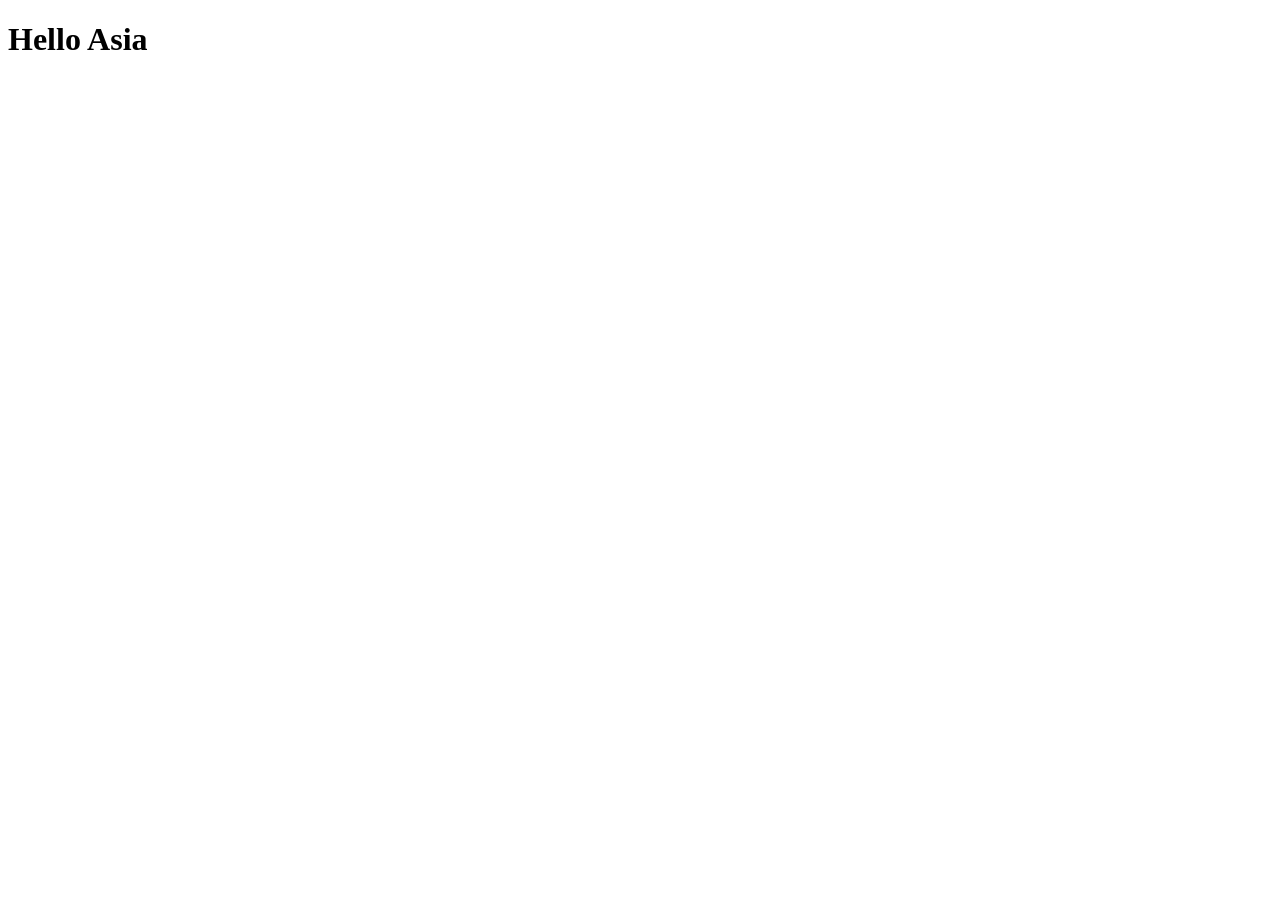
==== index.html @ 736a1f59 "Create index.html" ====
<!doctype html>

<html lang="en">
<head>
  <meta charset="utf-8">

  <title>The HTML5 Herald</title>
  <meta name="description" content="The HTML5 Herald">
  <meta name="author" content="SitePoint">

  <link rel="stylesheet" href="css/styles.css?v=1.0">

  <!--[if lt IE 9]>
    <script src="https://cdnjs.cloudflare.com/ajax/libs/html5shiv/3.7.3/html5shiv.js"></script>
  <![endif]-->
</head>

<body>
<h1> Hello Asia </h1>
  <script src="js/scripts.js"></script>
</body>
</html>
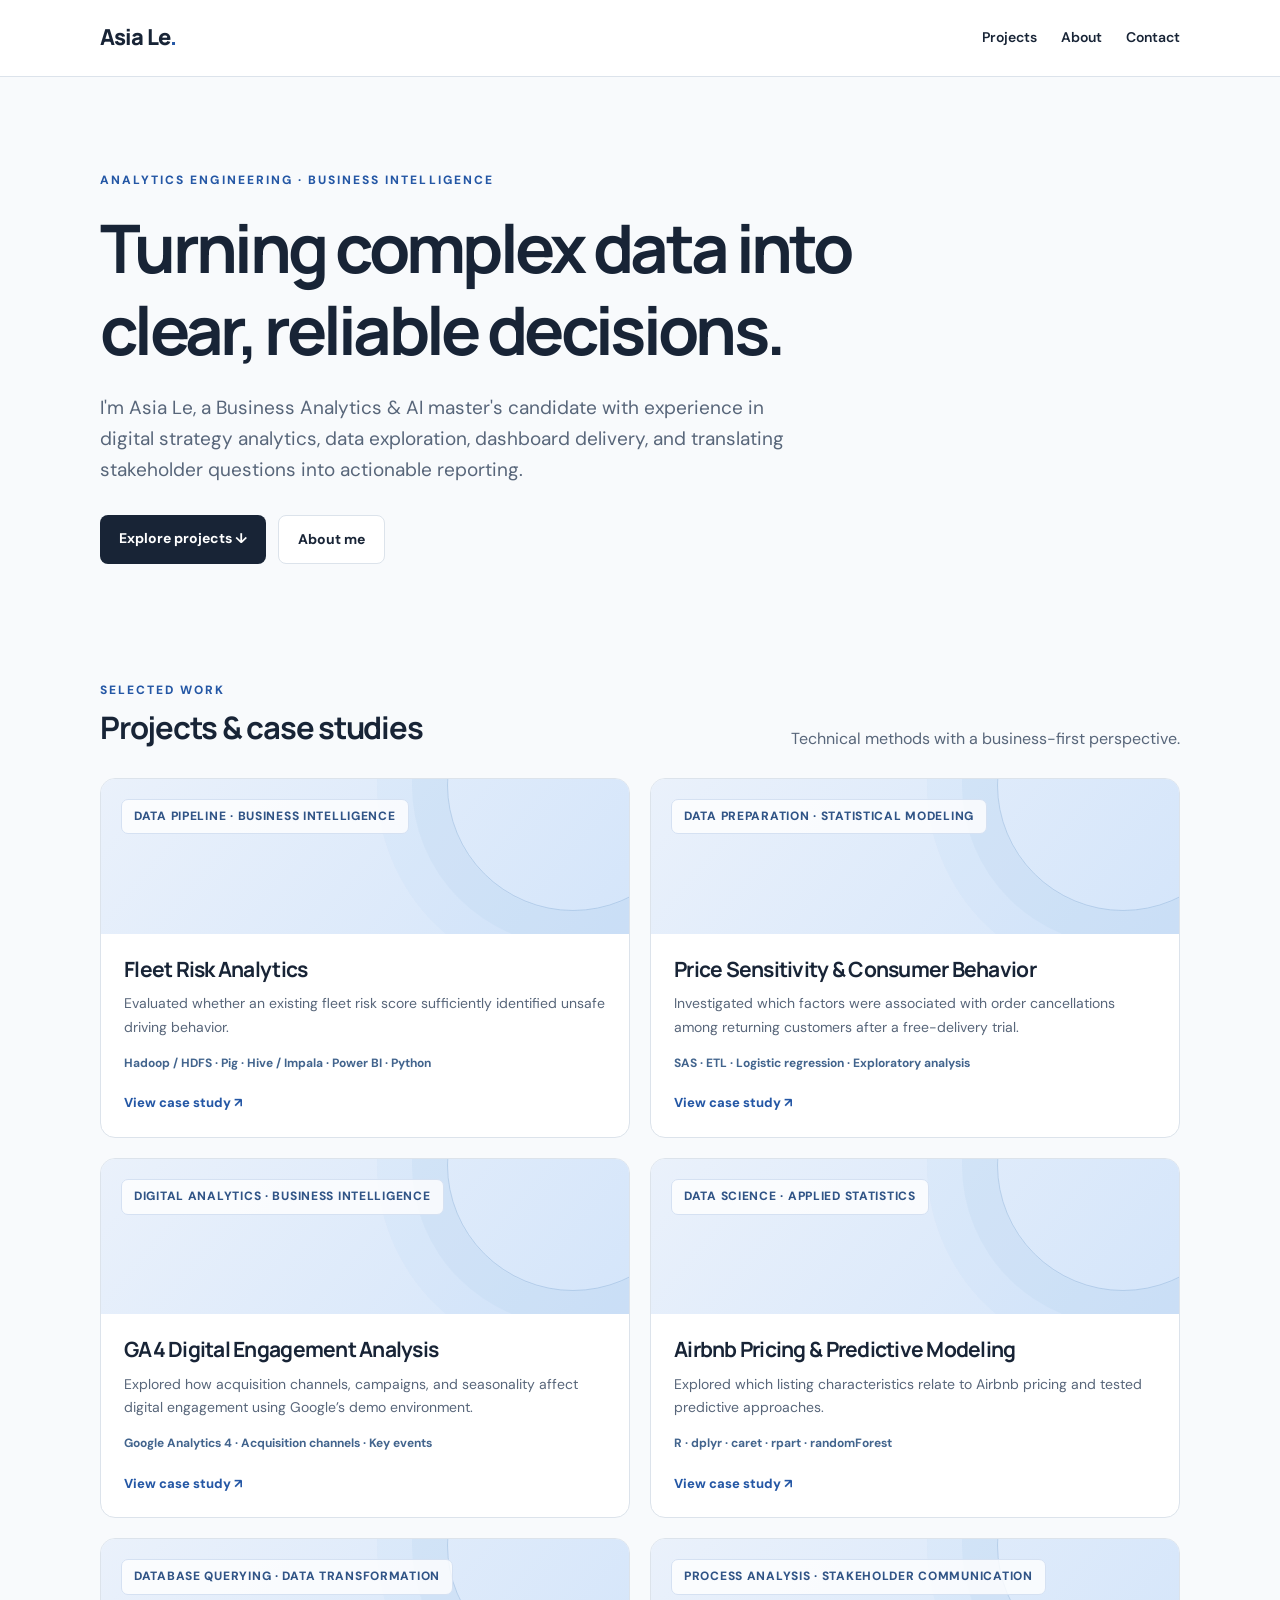
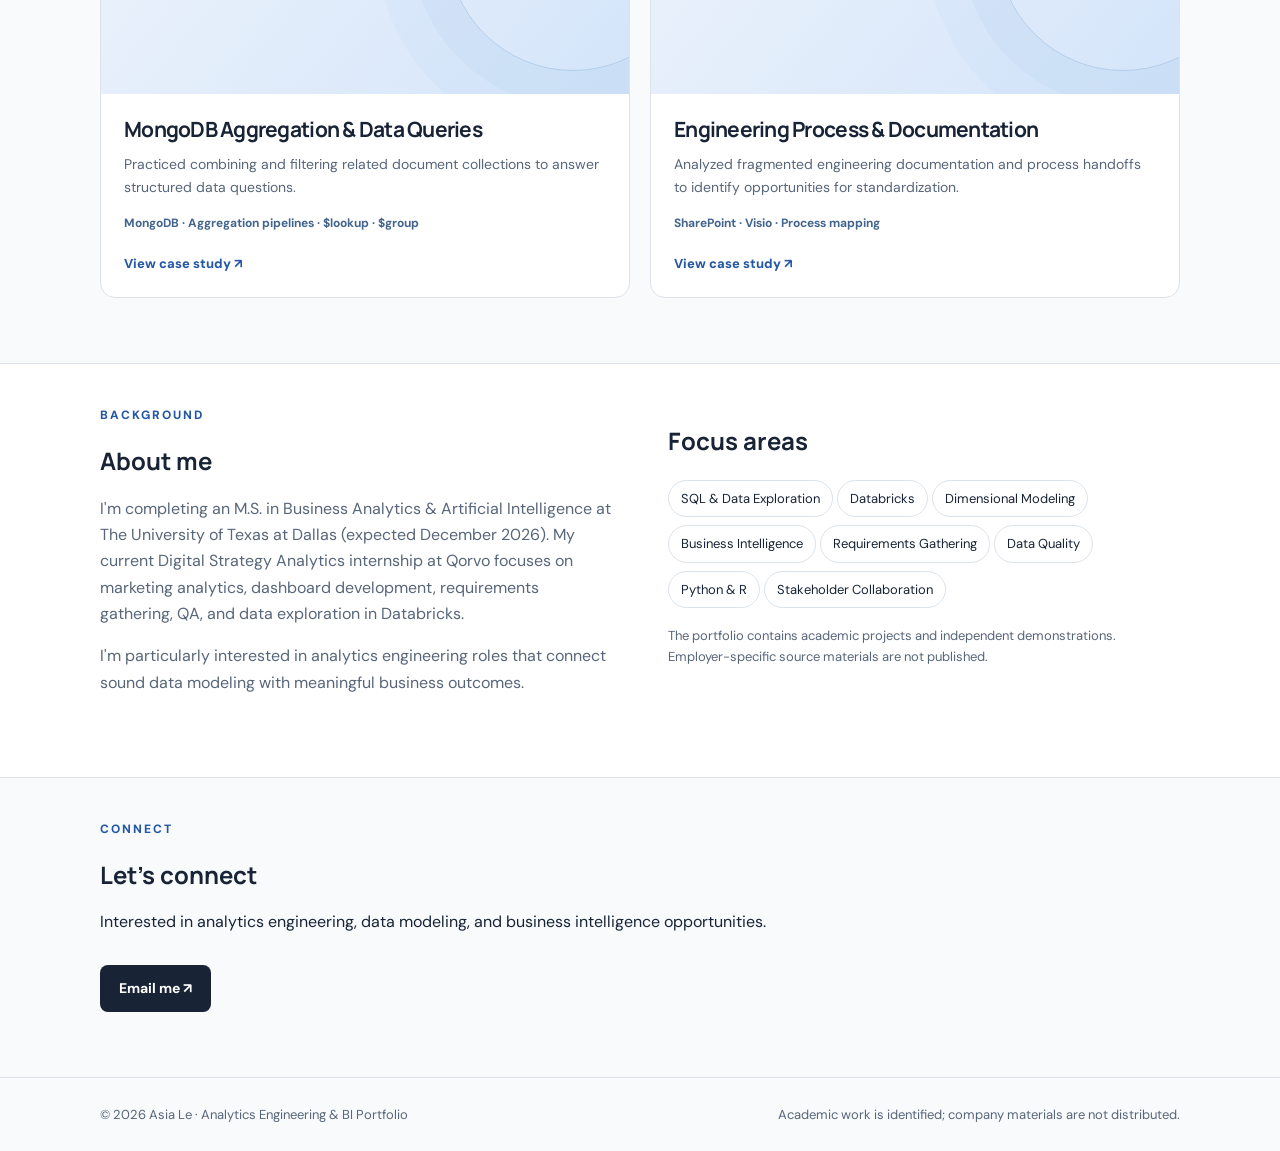
==== commit 83d1ee44: "Add files via upload" ====
--- a/index.html
+++ b/index.html
@@ -1,22 +1 @@
-<!doctype html>
-
-<html lang="en">
-<head>
-  <meta charset="utf-8">
-
-  <title>The HTML5 Herald</title>
-  <meta name="description" content="The HTML5 Herald">
-  <meta name="author" content="SitePoint">
-
-  <link rel="stylesheet" href="css/styles.css?v=1.0">
-
-  <!--[if lt IE 9]>
-    <script src="https://cdnjs.cloudflare.com/ajax/libs/html5shiv/3.7.3/html5shiv.js"></script>
-  <![endif]-->
-</head>
-
-<body>
-<h1> Hello Asia </h1>
-  <script src="js/scripts.js"></script>
-</body>
-</html>
+<!doctype html><html lang="en"><head><meta charset="utf-8"><meta name="viewport" content="width=device-width, initial-scale=1"><meta name="description" content="Asia Le — analytics engineering and business intelligence project portfolio."><title>Asia Le | Analytics Engineering & BI</title><link rel="stylesheet" href="style.css"></head><body><header><nav class="wrap"><a class="brand" href="index.html">Asia Le<span style="color:#2457a5">.</span></a><div class="links"><a href="index.html#projects">Projects</a><a href="index.html#about">About</a><a href="index.html#contact">Contact</a></div></nav></header><main><div class="wrap"><div class="hero"><div class="eyebrow">Analytics Engineering · Business Intelligence</div><h1>Turning complex data into clear, reliable decisions.</h1><p>I'm Asia Le, a Business Analytics & AI master's candidate with experience in digital strategy analytics, data exploration, dashboard delivery, and translating stakeholder questions into actionable reporting.</p><div class="buttons"><a class="button" href="#projects">Explore projects ↓</a><a class="button secondary" href="#about">About me</a></div></div><section id="projects"><div class="section-head"><div><div class="eyebrow">Selected work</div><h2>Projects & case studies</h2></div><p>Technical methods with a business-first perspective.</p></div><div class="grid"><a class="card" href="fleet.html"><div class="art"><span>DATA PIPELINE · BUSINESS INTELLIGENCE</span></div><div class="card-body"><h3>Fleet Risk Analytics</h3><p>Evaluated whether an existing fleet risk score sufficiently identified unsafe driving behavior.</p><div class="tags">Hadoop / HDFS · Pig · Hive / Impala · Power BI · Python</div><span class="more">View case study ↗</span></div></a><a class="card" href="pricing.html"><div class="art"><span>DATA PREPARATION · STATISTICAL MODELING</span></div><div class="card-body"><h3>Price Sensitivity &amp; Consumer Behavior</h3><p>Investigated which factors were associated with order cancellations among returning customers after a free-delivery trial.</p><div class="tags">SAS · ETL · Logistic regression · Exploratory analysis</div><span class="more">View case study ↗</span></div></a><a class="card" href="ga4.html"><div class="art"><span>DIGITAL ANALYTICS · BUSINESS INTELLIGENCE</span></div><div class="card-body"><h3>GA4 Digital Engagement Analysis</h3><p>Explored how acquisition channels, campaigns, and seasonality affect digital engagement using Google’s demo environment.</p><div class="tags">Google Analytics 4 · Acquisition channels · Key events</div><span class="more">View case study ↗</span></div></a><a class="card" href="airbnb.html"><div class="art"><span>DATA SCIENCE · APPLIED STATISTICS</span></div><div class="card-body"><h3>Airbnb Pricing &amp; Predictive Modeling</h3><p>Explored which listing characteristics relate to Airbnb pricing and tested predictive approaches.</p><div class="tags">R · dplyr · caret · rpart · randomForest</div><span class="more">View case study ↗</span></div></a><a class="card" href="mongodb.html"><div class="art"><span>DATABASE QUERYING · DATA TRANSFORMATION</span></div><div class="card-body"><h3>MongoDB Aggregation &amp; Data Queries</h3><p>Practiced combining and filtering related document collections to answer structured data questions.</p><div class="tags">MongoDB · Aggregation pipelines · $lookup · $group</div><span class="more">View case study ↗</span></div></a><a class="card" href="process.html"><div class="art"><span>PROCESS ANALYSIS · STAKEHOLDER COMMUNICATION</span></div><div class="card-body"><h3>Engineering Process &amp; Documentation</h3><p>Analyzed fragmented engineering documentation and process handoffs to identify opportunities for standardization.</p><div class="tags">SharePoint · Visio · Process mapping</div><span class="more">View case study ↗</span></div></a></div></section></div><section class="about" id="about"><div class="wrap about-inner"><div><div class="eyebrow">Background</div><h2>About me</h2><p>I'm completing an M.S. in Business Analytics & Artificial Intelligence at The University of Texas at Dallas (expected December 2026). My current Digital Strategy Analytics internship at Qorvo focuses on marketing analytics, dashboard development, requirements gathering, QA, and data exploration in Databricks.</p><p>I'm particularly interested in analytics engineering roles that connect sound data modeling with meaningful business outcomes.</p></div><div><h2>Focus areas</h2><span class="pill">SQL & Data Exploration</span><span class="pill">Databricks</span><span class="pill">Dimensional Modeling</span><span class="pill">Business Intelligence</span><span class="pill">Requirements Gathering</span><span class="pill">Data Quality</span><span class="pill">Python & R</span><span class="pill">Stakeholder Collaboration</span><p style="font-size:13px">The portfolio contains academic projects and independent demonstrations. Employer-specific source materials are not published.</p></div></div></section><section id="contact"><div class="wrap"><div class="eyebrow">Connect</div><h2>Let's connect</h2><p>Interested in analytics engineering, data modeling, and business intelligence opportunities.</p><div class="buttons"><a class="button" href="mailto:asia.hoamai.le@gmail.com">Email me ↗</a></div></div></section></main><footer><div class="wrap"><span>© 2026 Asia Le · Analytics Engineering & BI Portfolio</span><span>Academic work is identified; company materials are not distributed.</span></div></footer></body></html>
--- a/style.css
+++ b/style.css
@@ -0,0 +1 @@
+@import url('https://fonts.googleapis.com/css2?family=DM+Sans:wght@400;500;600;700&family=Manrope:wght@400;500;600;700;800&display=swap');:root{--bg:#f8fafc;--ink:#182436;--muted:#58667a;--line:#dce3eb;--accent:#2457a5;--soft:#edf3fc}*{box-sizing:border-box}html{scroll-behavior:smooth}body{margin:0;background:var(--bg);color:var(--ink);font:16px/1.65 'DM Sans',Arial,sans-serif}h1,h2,h3,.brand{font-family:Manrope,Arial,sans-serif;line-height:1.23}a{color:inherit;text-decoration:none}a:hover{color:var(--accent)}.wrap{width:min(1080px,calc(100% - 44px));margin:auto}header{background:#fff;border-bottom:1px solid var(--line);position:sticky;top:0;z-index:5}nav{display:flex;align-items:center;justify-content:space-between;min-height:76px;gap:18px}.brand{font-weight:800;letter-spacing:-.04em;font-size:22px}nav .links{display:flex;gap:24px;font-size:14px;font-weight:600}.hero{padding:94px 0 75px;max-width:840px}.eyebrow{color:var(--accent);font-size:12px;letter-spacing:.17em;text-transform:uppercase;font-weight:800}.hero h1{font-size:clamp(38px,5.6vw,67px);letter-spacing:-.055em;margin:16px 0 20px}.hero p{color:var(--muted);font-size:19px;max-width:720px}.buttons{display:flex;gap:12px;flex-wrap:wrap;margin-top:29px}.button{background:var(--ink);color:white;padding:12px 19px;border-radius:8px;font-weight:700;font-size:14px}.button.secondary{background:white;color:var(--ink);border:1px solid var(--line)}.button:hover{background:var(--accent);color:white}section{padding:42px 0 65px}.section-head{display:flex;align-items:end;justify-content:space-between;gap:20px;margin-bottom:25px}.section-head h2{font-size:31px;letter-spacing:-.04em;margin:7px 0}.section-head p{color:var(--muted);margin:0}.grid{display:grid;grid-template-columns:repeat(2,minmax(0,1fr));gap:20px}.card{background:#fff;border:1px solid var(--line);border-radius:15px;overflow:hidden;display:flex;flex-direction:column;transition:transform .2s,box-shadow .2s}.card:hover{transform:translateY(-3px);box-shadow:0 12px 28px #22385816}.art{height:155px;background:linear-gradient(130deg,#eaf1fb,#d4e5fa);position:relative;overflow:hidden;padding:20px}.art:after{content:'';position:absolute;width:250px;height:250px;border:1px solid #8bafd87a;border-radius:50%;right:-70px;top:-120px;box-shadow:0 0 0 35px #b2cdec36,0 0 0 70px #b2cdec20}.art span{position:relative;z-index:1;display:inline-block;background:#ffffffce;border:1px solid #d5e1f2;padding:7px 12px;border-radius:7px;color:#305486;font-weight:800;font-size:12px;letter-spacing:.06em}.card-body{padding:23px;flex:1}.card h3{font-size:21px;margin:0 0 10px;letter-spacing:-.035em}.card p{color:var(--muted);font-size:14px;margin:0 0 15px}.tags{font-size:12px;font-weight:700;color:#42648d}.more{display:block;margin-top:19px;font-size:13px;font-weight:800;color:var(--accent)}.about{background:white;border-top:1px solid var(--line);border-bottom:1px solid var(--line)}.about-inner{display:grid;grid-template-columns:1fr 1fr;gap:55px}.about p,.about li{color:var(--muted)}.pill{display:inline-block;border:1px solid var(--line);background:white;border-radius:50px;padding:7px 12px;margin:4px 4px 4px 0;font-size:13px}.project{padding:70px 0 100px;max-width:810px}.project h1{font-size:clamp(34px,5vw,52px);letter-spacing:-.05em;margin:12px 0}.lead{font-size:19px;color:var(--muted)}.panel{background:white;border:1px solid var(--line);border-radius:13px;padding:26px;margin-top:25px}.panel h2{margin:0 0 12px;font-size:21px}.panel p{margin:0;color:var(--muted)}.note{font-size:13px;color:#64748b;margin-top:35px}footer{border-top:1px solid var(--line);padding:26px 0;color:var(--muted);font-size:13px}footer .wrap{display:flex;justify-content:space-between;gap:20px;flex-wrap:wrap}@media(max-width:700px){nav{align-items:flex-start;padding:18px 0;flex-direction:column}nav .links{gap:16px}.hero{padding:65px 0 40px}.grid,.about-inner{grid-template-columns:1fr}.section-head{display:block}.art{height:125px}}
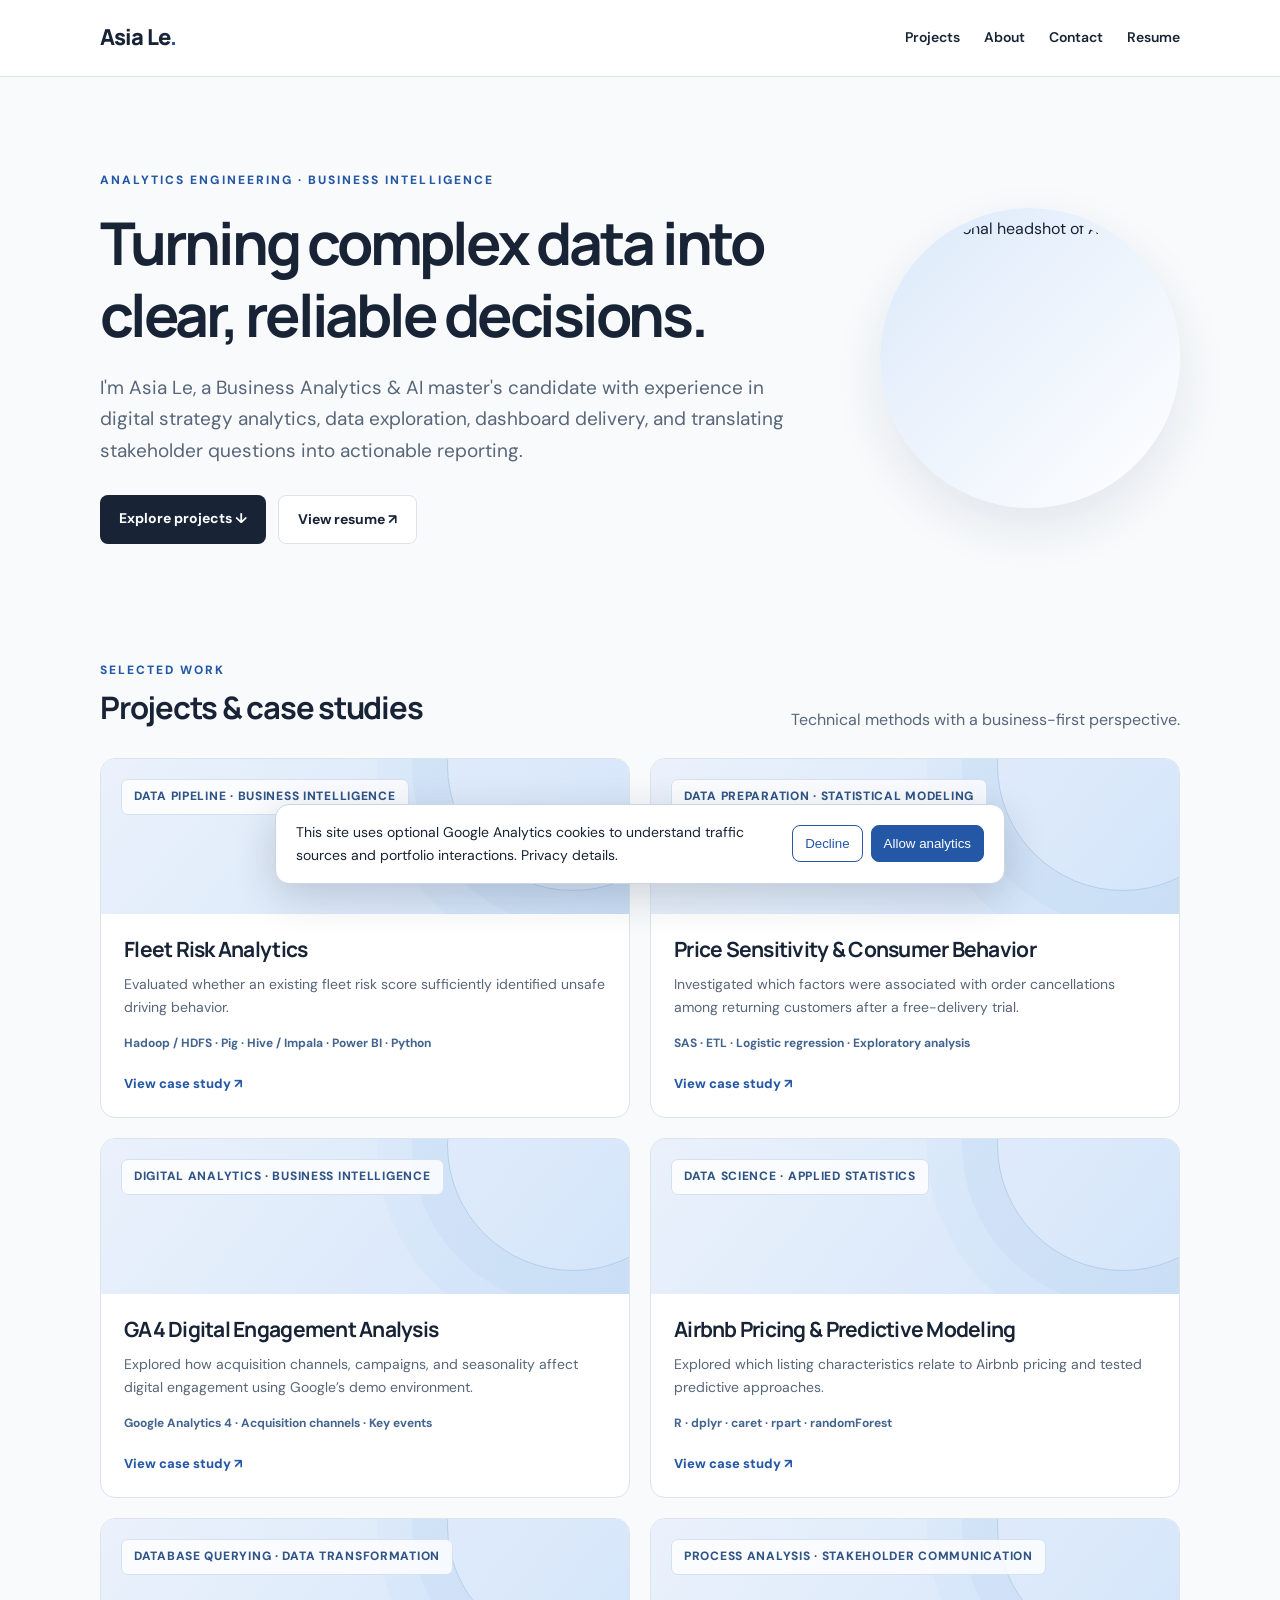
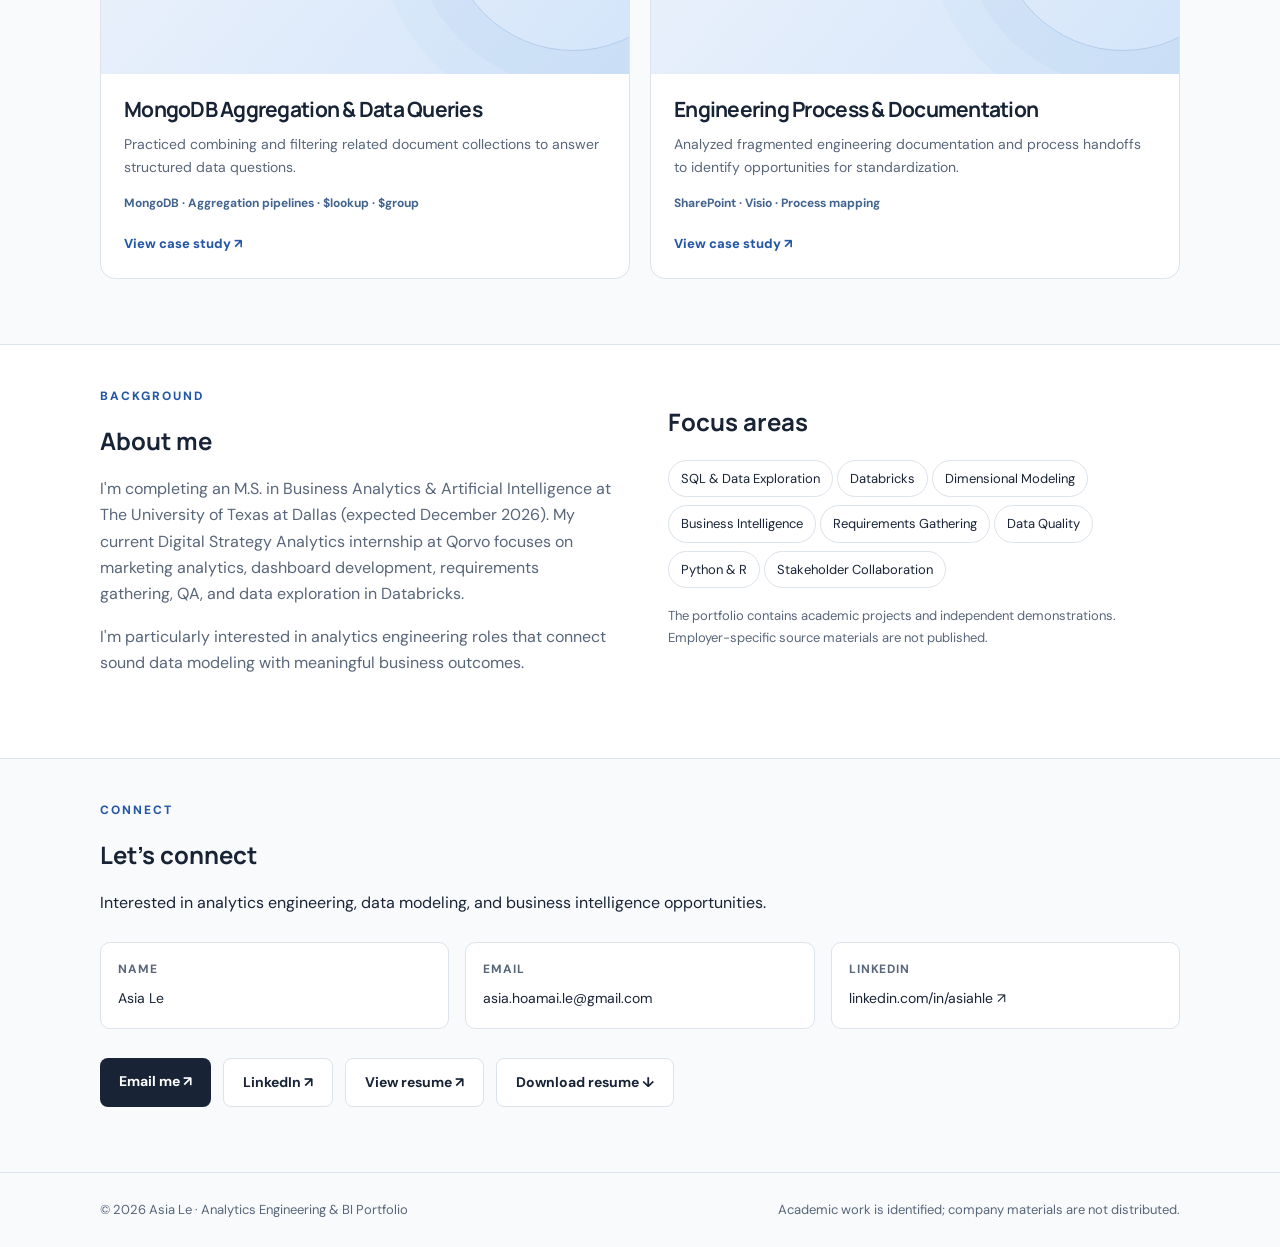
==== commit e87f7a91: "Connect GA4 Porfolio" ====
--- a/index.html
+++ b/index.html
@@ -1 +1,2 @@
-<!doctype html><html lang="en"><head><meta charset="utf-8"><meta name="viewport" content="width=device-width, initial-scale=1"><meta name="description" content="Asia Le — analytics engineering and business intelligence project portfolio."><title>Asia Le | Analytics Engineering & BI</title><link rel="stylesheet" href="style.css"></head><body><header><nav class="wrap"><a class="brand" href="index.html">Asia Le<span style="color:#2457a5">.</span></a><div class="links"><a href="index.html#projects">Projects</a><a href="index.html#about">About</a><a href="index.html#contact">Contact</a></div></nav></header><main><div class="wrap"><div class="hero"><div class="eyebrow">Analytics Engineering · Business Intelligence</div><h1>Turning complex data into clear, reliable decisions.</h1><p>I'm Asia Le, a Business Analytics & AI master's candidate with experience in digital strategy analytics, data exploration, dashboard delivery, and translating stakeholder questions into actionable reporting.</p><div class="buttons"><a class="button" href="#projects">Explore projects ↓</a><a class="button secondary" href="#about">About me</a></div></div><section id="projects"><div class="section-head"><div><div class="eyebrow">Selected work</div><h2>Projects & case studies</h2></div><p>Technical methods with a business-first perspective.</p></div><div class="grid"><a class="card" href="fleet.html"><div class="art"><span>DATA PIPELINE · BUSINESS INTELLIGENCE</span></div><div class="card-body"><h3>Fleet Risk Analytics</h3><p>Evaluated whether an existing fleet risk score sufficiently identified unsafe driving behavior.</p><div class="tags">Hadoop / HDFS · Pig · Hive / Impala · Power BI · Python</div><span class="more">View case study ↗</span></div></a><a class="card" href="pricing.html"><div class="art"><span>DATA PREPARATION · STATISTICAL MODELING</span></div><div class="card-body"><h3>Price Sensitivity &amp; Consumer Behavior</h3><p>Investigated which factors were associated with order cancellations among returning customers after a free-delivery trial.</p><div class="tags">SAS · ETL · Logistic regression · Exploratory analysis</div><span class="more">View case study ↗</span></div></a><a class="card" href="ga4.html"><div class="art"><span>DIGITAL ANALYTICS · BUSINESS INTELLIGENCE</span></div><div class="card-body"><h3>GA4 Digital Engagement Analysis</h3><p>Explored how acquisition channels, campaigns, and seasonality affect digital engagement using Google’s demo environment.</p><div class="tags">Google Analytics 4 · Acquisition channels · Key events</div><span class="more">View case study ↗</span></div></a><a class="card" href="airbnb.html"><div class="art"><span>DATA SCIENCE · APPLIED STATISTICS</span></div><div class="card-body"><h3>Airbnb Pricing &amp; Predictive Modeling</h3><p>Explored which listing characteristics relate to Airbnb pricing and tested predictive approaches.</p><div class="tags">R · dplyr · caret · rpart · randomForest</div><span class="more">View case study ↗</span></div></a><a class="card" href="mongodb.html"><div class="art"><span>DATABASE QUERYING · DATA TRANSFORMATION</span></div><div class="card-body"><h3>MongoDB Aggregation &amp; Data Queries</h3><p>Practiced combining and filtering related document collections to answer structured data questions.</p><div class="tags">MongoDB · Aggregation pipelines · $lookup · $group</div><span class="more">View case study ↗</span></div></a><a class="card" href="process.html"><div class="art"><span>PROCESS ANALYSIS · STAKEHOLDER COMMUNICATION</span></div><div class="card-body"><h3>Engineering Process &amp; Documentation</h3><p>Analyzed fragmented engineering documentation and process handoffs to identify opportunities for standardization.</p><div class="tags">SharePoint · Visio · Process mapping</div><span class="more">View case study ↗</span></div></a></div></section></div><section class="about" id="about"><div class="wrap about-inner"><div><div class="eyebrow">Background</div><h2>About me</h2><p>I'm completing an M.S. in Business Analytics & Artificial Intelligence at The University of Texas at Dallas (expected December 2026). My current Digital Strategy Analytics internship at Qorvo focuses on marketing analytics, dashboard development, requirements gathering, QA, and data exploration in Databricks.</p><p>I'm particularly interested in analytics engineering roles that connect sound data modeling with meaningful business outcomes.</p></div><div><h2>Focus areas</h2><span class="pill">SQL & Data Exploration</span><span class="pill">Databricks</span><span class="pill">Dimensional Modeling</span><span class="pill">Business Intelligence</span><span class="pill">Requirements Gathering</span><span class="pill">Data Quality</span><span class="pill">Python & R</span><span class="pill">Stakeholder Collaboration</span><p style="font-size:13px">The portfolio contains academic projects and independent demonstrations. Employer-specific source materials are not published.</p></div></div></section><section id="contact"><div class="wrap"><div class="eyebrow">Connect</div><h2>Let's connect</h2><p>Interested in analytics engineering, data modeling, and business intelligence opportunities.</p><div class="buttons"><a class="button" href="mailto:asia.hoamai.le@gmail.com">Email me ↗</a></div></div></section></main><footer><div class="wrap"><span>© 2026 Asia Le · Analytics Engineering & BI Portfolio</span><span>Academic work is identified; company materials are not distributed.</span></div></footer></body></html>+<!DOCTYPE html>
+<html lang="en"><head><meta charset="utf-8"/><meta content="width=device-width, initial-scale=1" name="viewport"/><meta content="Asia Le — analytics engineering and business intelligence project portfolio." name="description"/><title>Asia Le | Analytics Engineering &amp; BI</title><link href="style.css" rel="stylesheet"/><script defer="True" src="analytics.js"></script></head><body><header><nav class="wrap"><a class="brand" href="index.html">Asia Le<span style="color:#2457a5">.</span></a><div class="links"><a href="index.html#projects">Projects</a><a href="index.html#about">About</a><a href="index.html#contact">Contact</a><a data-track="resume_view" href="assets/Asia_Le_Resume_Oct_2026.pdf" rel="noopener" target="_blank">Resume</a></div></nav></header><main><div class="wrap"><div class="hero hero-with-photo"><div class="hero-copy"><div class="eyebrow">Analytics Engineering · Business Intelligence</div><h1>Turning complex data into clear, reliable decisions.</h1><p>I'm Asia Le, a Business Analytics &amp; AI master's candidate with experience in digital strategy analytics, data exploration, dashboard delivery, and translating stakeholder questions into actionable reporting.</p><div class="buttons"><a class="button" href="#projects">Explore projects ↓</a><a class="button secondary" data-track="resume_view" href="assets/Asia_Le_Resume_Oct_2026.pdf" rel="noopener" target="_blank">View resume ↗</a></div></div><div class="hero-photo-wrap"><img alt="Professional headshot of Asia Le" class="hero-photo" height="440" src="assets/asia-le-headshot.jpg" width="440"/></div></div><section id="projects"><div class="section-head"><div><div class="eyebrow">Selected work</div><h2>Projects &amp; case studies</h2></div><p>Technical methods with a business-first perspective.</p></div><div class="grid"><a class="card" data-track="project_click" href="fleet.html"><div class="art"><span>DATA PIPELINE · BUSINESS INTELLIGENCE</span></div><div class="card-body"><h3>Fleet Risk Analytics</h3><p>Evaluated whether an existing fleet risk score sufficiently identified unsafe driving behavior.</p><div class="tags">Hadoop / HDFS · Pig · Hive / Impala · Power BI · Python</div><span class="more">View case study ↗</span></div></a><a class="card" data-track="project_click" href="pricing.html"><div class="art"><span>DATA PREPARATION · STATISTICAL MODELING</span></div><div class="card-body"><h3>Price Sensitivity &amp; Consumer Behavior</h3><p>Investigated which factors were associated with order cancellations among returning customers after a free-delivery trial.</p><div class="tags">SAS · ETL · Logistic regression · Exploratory analysis</div><span class="more">View case study ↗</span></div></a><a class="card" data-track="project_click" href="ga4.html"><div class="art"><span>DIGITAL ANALYTICS · BUSINESS INTELLIGENCE</span></div><div class="card-body"><h3>GA4 Digital Engagement Analysis</h3><p>Explored how acquisition channels, campaigns, and seasonality affect digital engagement using Google’s demo environment.</p><div class="tags">Google Analytics 4 · Acquisition channels · Key events</div><span class="more">View case study ↗</span></div></a><a class="card" data-track="project_click" href="airbnb.html"><div class="art"><span>DATA SCIENCE · APPLIED STATISTICS</span></div><div class="card-body"><h3>Airbnb Pricing &amp; Predictive Modeling</h3><p>Explored which listing characteristics relate to Airbnb pricing and tested predictive approaches.</p><div class="tags">R · dplyr · caret · rpart · randomForest</div><span class="more">View case study ↗</span></div></a><a class="card" data-track="project_click" href="mongodb.html"><div class="art"><span>DATABASE QUERYING · DATA TRANSFORMATION</span></div><div class="card-body"><h3>MongoDB Aggregation &amp; Data Queries</h3><p>Practiced combining and filtering related document collections to answer structured data questions.</p><div class="tags">MongoDB · Aggregation pipelines · $lookup · $group</div><span class="more">View case study ↗</span></div></a><a class="card" data-track="project_click" href="process.html"><div class="art"><span>PROCESS ANALYSIS · STAKEHOLDER COMMUNICATION</span></div><div class="card-body"><h3>Engineering Process &amp; Documentation</h3><p>Analyzed fragmented engineering documentation and process handoffs to identify opportunities for standardization.</p><div class="tags">SharePoint · Visio · Process mapping</div><span class="more">View case study ↗</span></div></a></div></section></div><section class="about" id="about"><div class="wrap about-inner"><div><div class="eyebrow">Background</div><h2>About me</h2><p>I'm completing an M.S. in Business Analytics &amp; Artificial Intelligence at The University of Texas at Dallas (expected December 2026). My current Digital Strategy Analytics internship at Qorvo focuses on marketing analytics, dashboard development, requirements gathering, QA, and data exploration in Databricks.</p><p>I'm particularly interested in analytics engineering roles that connect sound data modeling with meaningful business outcomes.</p></div><div><h2>Focus areas</h2><span class="pill">SQL &amp; Data Exploration</span><span class="pill">Databricks</span><span class="pill">Dimensional Modeling</span><span class="pill">Business Intelligence</span><span class="pill">Requirements Gathering</span><span class="pill">Data Quality</span><span class="pill">Python &amp; R</span><span class="pill">Stakeholder Collaboration</span><p style="font-size:13px">The portfolio contains academic projects and independent demonstrations. Employer-specific source materials are not published.</p></div></div></section><section id="contact"><div class="wrap"><div class="eyebrow">Connect</div><h2>Let's connect</h2><p>Interested in analytics engineering, data modeling, and business intelligence opportunities.</p><div class="contact-details"><div><strong>Name</strong><span>Asia Le</span></div><div><strong>Email</strong><a data-track="contact_click" href="mailto:asia.hoamai.le@gmail.com">asia.hoamai.le@gmail.com</a></div><div><strong>LinkedIn</strong><a data-track="linkedin_click" href="https://www.linkedin.com/in/asiahle/" rel="noopener noreferrer" target="_blank">linkedin.com/in/asiahle ↗</a></div></div><div class="buttons"><a class="button" data-track="contact_click" href="mailto:asia.hoamai.le@gmail.com">Email me ↗</a><a class="button secondary" data-track="linkedin_click" href="https://www.linkedin.com/in/asiahle/" rel="noopener noreferrer" target="_blank">LinkedIn ↗</a><a class="button secondary" data-track="resume_view" href="assets/Asia_Le_Resume_Oct_2026.pdf" rel="noopener" target="_blank">View resume ↗</a><a class="button secondary" data-track="resume_download" download="Asia_Le_Resume.pdf" href="assets/Asia_Le_Resume_Oct_2026.pdf">Download resume ↓</a></div></div></section></main><footer><div class="wrap"><span>© 2026 Asia Le · Analytics Engineering &amp; BI Portfolio</span><span>Academic work is identified; company materials are not distributed.</span></div></footer></body></html>
--- a/style.css
+++ b/style.css
@@ -1 +1,13 @@
-@import url('https://fonts.googleapis.com/css2?family=DM+Sans:wght@400;500;600;700&family=Manrope:wght@400;500;600;700;800&display=swap');:root{--bg:#f8fafc;--ink:#182436;--muted:#58667a;--line:#dce3eb;--accent:#2457a5;--soft:#edf3fc}*{box-sizing:border-box}html{scroll-behavior:smooth}body{margin:0;background:var(--bg);color:var(--ink);font:16px/1.65 'DM Sans',Arial,sans-serif}h1,h2,h3,.brand{font-family:Manrope,Arial,sans-serif;line-height:1.23}a{color:inherit;text-decoration:none}a:hover{color:var(--accent)}.wrap{width:min(1080px,calc(100% - 44px));margin:auto}header{background:#fff;border-bottom:1px solid var(--line);position:sticky;top:0;z-index:5}nav{display:flex;align-items:center;justify-content:space-between;min-height:76px;gap:18px}.brand{font-weight:800;letter-spacing:-.04em;font-size:22px}nav .links{display:flex;gap:24px;font-size:14px;font-weight:600}.hero{padding:94px 0 75px;max-width:840px}.eyebrow{color:var(--accent);font-size:12px;letter-spacing:.17em;text-transform:uppercase;font-weight:800}.hero h1{font-size:clamp(38px,5.6vw,67px);letter-spacing:-.055em;margin:16px 0 20px}.hero p{color:var(--muted);font-size:19px;max-width:720px}.buttons{display:flex;gap:12px;flex-wrap:wrap;margin-top:29px}.button{background:var(--ink);color:white;padding:12px 19px;border-radius:8px;font-weight:700;font-size:14px}.button.secondary{background:white;color:var(--ink);border:1px solid var(--line)}.button:hover{background:var(--accent);color:white}section{padding:42px 0 65px}.section-head{display:flex;align-items:end;justify-content:space-between;gap:20px;margin-bottom:25px}.section-head h2{font-size:31px;letter-spacing:-.04em;margin:7px 0}.section-head p{color:var(--muted);margin:0}.grid{display:grid;grid-template-columns:repeat(2,minmax(0,1fr));gap:20px}.card{background:#fff;border:1px solid var(--line);border-radius:15px;overflow:hidden;display:flex;flex-direction:column;transition:transform .2s,box-shadow .2s}.card:hover{transform:translateY(-3px);box-shadow:0 12px 28px #22385816}.art{height:155px;background:linear-gradient(130deg,#eaf1fb,#d4e5fa);position:relative;overflow:hidden;padding:20px}.art:after{content:'';position:absolute;width:250px;height:250px;border:1px solid #8bafd87a;border-radius:50%;right:-70px;top:-120px;box-shadow:0 0 0 35px #b2cdec36,0 0 0 70px #b2cdec20}.art span{position:relative;z-index:1;display:inline-block;background:#ffffffce;border:1px solid #d5e1f2;padding:7px 12px;border-radius:7px;color:#305486;font-weight:800;font-size:12px;letter-spacing:.06em}.card-body{padding:23px;flex:1}.card h3{font-size:21px;margin:0 0 10px;letter-spacing:-.035em}.card p{color:var(--muted);font-size:14px;margin:0 0 15px}.tags{font-size:12px;font-weight:700;color:#42648d}.more{display:block;margin-top:19px;font-size:13px;font-weight:800;color:var(--accent)}.about{background:white;border-top:1px solid var(--line);border-bottom:1px solid var(--line)}.about-inner{display:grid;grid-template-columns:1fr 1fr;gap:55px}.about p,.about li{color:var(--muted)}.pill{display:inline-block;border:1px solid var(--line);background:white;border-radius:50px;padding:7px 12px;margin:4px 4px 4px 0;font-size:13px}.project{padding:70px 0 100px;max-width:810px}.project h1{font-size:clamp(34px,5vw,52px);letter-spacing:-.05em;margin:12px 0}.lead{font-size:19px;color:var(--muted)}.panel{background:white;border:1px solid var(--line);border-radius:13px;padding:26px;margin-top:25px}.panel h2{margin:0 0 12px;font-size:21px}.panel p{margin:0;color:var(--muted)}.note{font-size:13px;color:#64748b;margin-top:35px}footer{border-top:1px solid var(--line);padding:26px 0;color:var(--muted);font-size:13px}footer .wrap{display:flex;justify-content:space-between;gap:20px;flex-wrap:wrap}@media(max-width:700px){nav{align-items:flex-start;padding:18px 0;flex-direction:column}nav .links{gap:16px}.hero{padding:65px 0 40px}.grid,.about-inner{grid-template-columns:1fr}.section-head{display:block}.art{height:125px}}+@import url('https://fonts.googleapis.com/css2?family=DM+Sans:wght@400;500;600;700&family=Manrope:wght@400;500;600;700;800&display=swap');:root{--bg:#f8fafc;--ink:#182436;--muted:#58667a;--line:#dce3eb;--accent:#2457a5;--soft:#edf3fc}*{box-sizing:border-box}html{scroll-behavior:smooth}body{margin:0;background:var(--bg);color:var(--ink);font:16px/1.65 'DM Sans',Arial,sans-serif}h1,h2,h3,.brand{font-family:Manrope,Arial,sans-serif;line-height:1.23}a{color:inherit;text-decoration:none}a:hover{color:var(--accent)}.wrap{width:min(1080px,calc(100% - 44px));margin:auto}header{background:#fff;border-bottom:1px solid var(--line);position:sticky;top:0;z-index:5}nav{display:flex;align-items:center;justify-content:space-between;min-height:76px;gap:18px}.brand{font-weight:800;letter-spacing:-.04em;font-size:22px}nav .links{display:flex;gap:24px;font-size:14px;font-weight:600}.hero{padding:94px 0 75px;max-width:840px}.eyebrow{color:var(--accent);font-size:12px;letter-spacing:.17em;text-transform:uppercase;font-weight:800}.hero h1{font-size:clamp(38px,5.6vw,67px);letter-spacing:-.055em;margin:16px 0 20px}.hero p{color:var(--muted);font-size:19px;max-width:720px}.buttons{display:flex;gap:12px;flex-wrap:wrap;margin-top:29px}.button{background:var(--ink);color:white;padding:12px 19px;border-radius:8px;font-weight:700;font-size:14px}.button.secondary{background:white;color:var(--ink);border:1px solid var(--line)}.button:hover{background:var(--accent);color:white}section{padding:42px 0 65px}.section-head{display:flex;align-items:end;justify-content:space-between;gap:20px;margin-bottom:25px}.section-head h2{font-size:31px;letter-spacing:-.04em;margin:7px 0}.section-head p{color:var(--muted);margin:0}.grid{display:grid;grid-template-columns:repeat(2,minmax(0,1fr));gap:20px}.card{background:#fff;border:1px solid var(--line);border-radius:15px;overflow:hidden;display:flex;flex-direction:column;transition:transform .2s,box-shadow .2s}.card:hover{transform:translateY(-3px);box-shadow:0 12px 28px #22385816}.art{height:155px;background:linear-gradient(130deg,#eaf1fb,#d4e5fa);position:relative;overflow:hidden;padding:20px}.art:after{content:'';position:absolute;width:250px;height:250px;border:1px solid #8bafd87a;border-radius:50%;right:-70px;top:-120px;box-shadow:0 0 0 35px #b2cdec36,0 0 0 70px #b2cdec20}.art span{position:relative;z-index:1;display:inline-block;background:#ffffffce;border:1px solid #d5e1f2;padding:7px 12px;border-radius:7px;color:#305486;font-weight:800;font-size:12px;letter-spacing:.06em}.card-body{padding:23px;flex:1}.card h3{font-size:21px;margin:0 0 10px;letter-spacing:-.035em}.card p{color:var(--muted);font-size:14px;margin:0 0 15px}.tags{font-size:12px;font-weight:700;color:#42648d}.more{display:block;margin-top:19px;font-size:13px;font-weight:800;color:var(--accent)}.about{background:white;border-top:1px solid var(--line);border-bottom:1px solid var(--line)}.about-inner{display:grid;grid-template-columns:1fr 1fr;gap:55px}.about p,.about li{color:var(--muted)}.pill{display:inline-block;border:1px solid var(--line);background:white;border-radius:50px;padding:7px 12px;margin:4px 4px 4px 0;font-size:13px}.project{padding:70px 0 100px;max-width:810px}.project h1{font-size:clamp(34px,5vw,52px);letter-spacing:-.05em;margin:12px 0}.lead{font-size:19px;color:var(--muted)}.panel{background:white;border:1px solid var(--line);border-radius:13px;padding:26px;margin-top:25px}.panel h2{margin:0 0 12px;font-size:21px}.panel p{margin:0;color:var(--muted)}.note{font-size:13px;color:#64748b;margin-top:35px}footer{border-top:1px solid var(--line);padding:26px 0;color:var(--muted);font-size:13px}footer .wrap{display:flex;justify-content:space-between;gap:20px;flex-wrap:wrap}@media(max-width:700px){nav{align-items:flex-start;padding:18px 0;flex-direction:column}nav .links{gap:16px}.hero{padding:65px 0 40px}.grid,.about-inner{grid-template-columns:1fr}.section-head{display:block}.art{height:125px}}
+/* Profile and contact additions */
+.hero-with-photo{max-width:none;display:grid;grid-template-columns:minmax(0,1fr) 300px;gap:52px;align-items:center}
+.hero-copy{min-width:0}.hero-with-photo h1{font-size:clamp(36px,4.7vw,59px)}
+.hero-photo-wrap{width:300px;aspect-ratio:1;border-radius:50%;padding:8px;background:linear-gradient(135deg,#dce9fa,#fff);box-shadow:0 20px 50px #22385819}
+.hero-photo{display:block;width:100%;height:100%;border-radius:50%;object-fit:cover;object-position:center 40%}
+.contact-details{display:grid;grid-template-columns:repeat(3,minmax(0,1fr));gap:16px;margin:26px 0}
+.contact-details>div{background:white;border:1px solid var(--line);padding:17px;border-radius:10px;min-width:0}
+.contact-details strong{display:block;font-size:12px;color:var(--muted);text-transform:uppercase;letter-spacing:.08em;margin-bottom:5px}
+.contact-details span,.contact-details a{overflow-wrap:anywhere;font-size:14px}
+@media(max-width:800px){.hero-with-photo{grid-template-columns:1fr;gap:28px}.hero-photo-wrap{grid-row:1;width:200px}.contact-details{grid-template-columns:1fr}}
+
+.analytics-consent{position:fixed;bottom:16px;left:16px;right:16px;max-width:730px;margin:auto;z-index:1000;background:#fff;color:#182333;border:1px solid #cad4e2;border-radius:14px;padding:16px 20px;box-shadow:0 12px 40px #18233330;display:flex;align-items:center;gap:16px;flex-wrap:wrap}.analytics-consent p{margin:0;flex:1 1 280px;font-size:14px}.analytics-consent div{display:flex;gap:8px}.analytics-consent button{border:1px solid #2457a5;border-radius:8px;padding:10px 12px;background:#fff;color:#2457a5;cursor:pointer}.analytics-consent button:last-child{background:#2457a5;color:white}
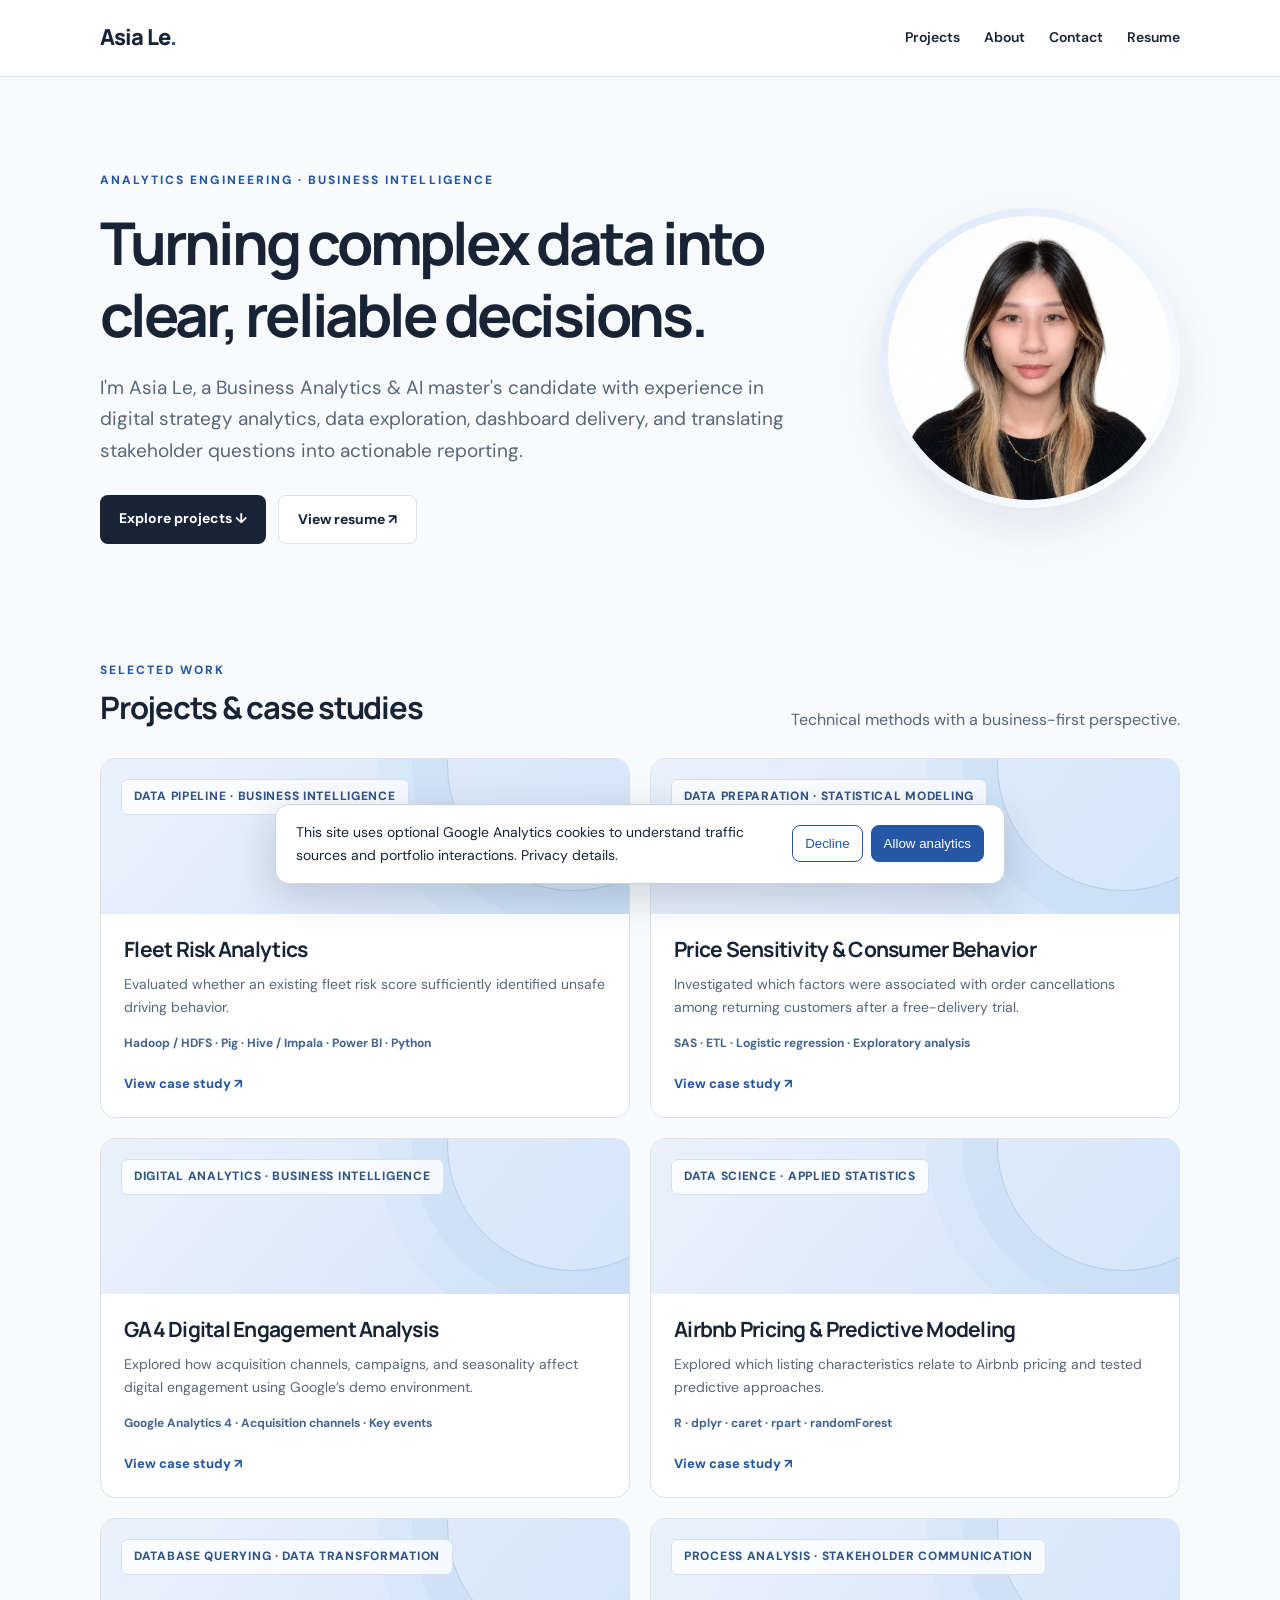
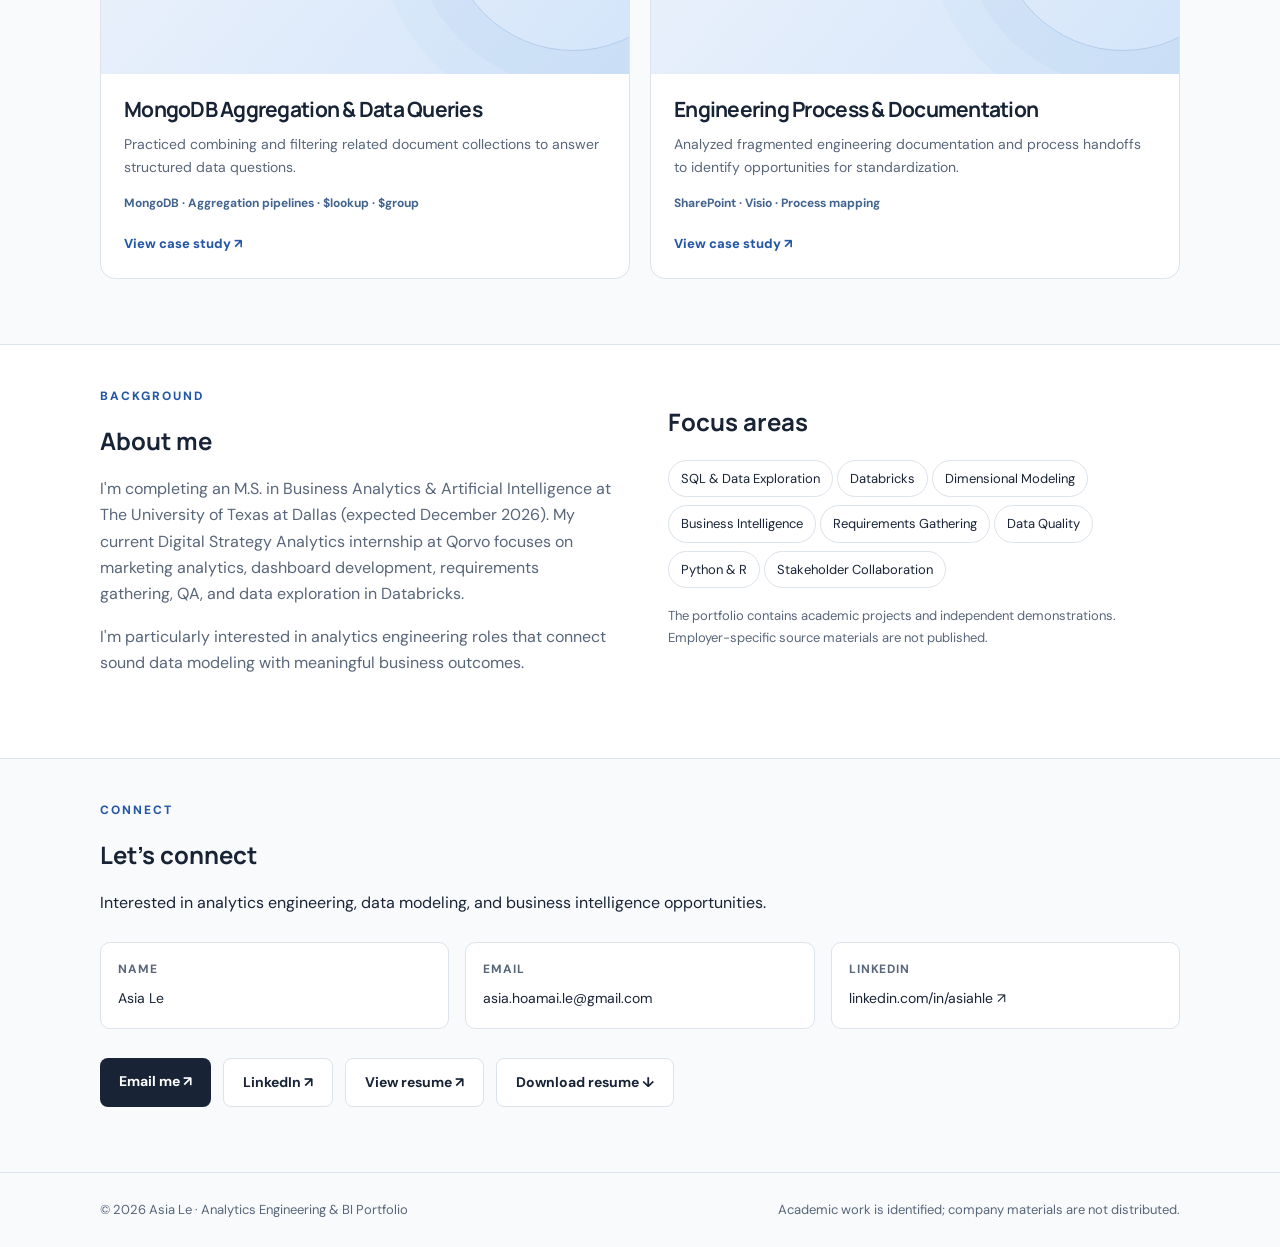
==== commit 3f2f062f: "Add files via upload" ====
--- a/index.html
+++ b/index.html
@@ -1,2 +1,2 @@
 <!DOCTYPE html>
-<html lang="en"><head><meta charset="utf-8"/><meta content="width=device-width, initial-scale=1" name="viewport"/><meta content="Asia Le — analytics engineering and business intelligence project portfolio." name="description"/><title>Asia Le | Analytics Engineering &amp; BI</title><link href="style.css" rel="stylesheet"/><script defer="True" src="analytics.js"></script></head><body><header><nav class="wrap"><a class="brand" href="index.html">Asia Le<span style="color:#2457a5">.</span></a><div class="links"><a href="index.html#projects">Projects</a><a href="index.html#about">About</a><a href="index.html#contact">Contact</a><a data-track="resume_view" href="assets/Asia_Le_Resume_Oct_2026.pdf" rel="noopener" target="_blank">Resume</a></div></nav></header><main><div class="wrap"><div class="hero hero-with-photo"><div class="hero-copy"><div class="eyebrow">Analytics Engineering · Business Intelligence</div><h1>Turning complex data into clear, reliable decisions.</h1><p>I'm Asia Le, a Business Analytics &amp; AI master's candidate with experience in digital strategy analytics, data exploration, dashboard delivery, and translating stakeholder questions into actionable reporting.</p><div class="buttons"><a class="button" href="#projects">Explore projects ↓</a><a class="button secondary" data-track="resume_view" href="assets/Asia_Le_Resume_Oct_2026.pdf" rel="noopener" target="_blank">View resume ↗</a></div></div><div class="hero-photo-wrap"><img alt="Professional headshot of Asia Le" class="hero-photo" height="440" src="assets/asia-le-headshot.jpg" width="440"/></div></div><section id="projects"><div class="section-head"><div><div class="eyebrow">Selected work</div><h2>Projects &amp; case studies</h2></div><p>Technical methods with a business-first perspective.</p></div><div class="grid"><a class="card" data-track="project_click" href="fleet.html"><div class="art"><span>DATA PIPELINE · BUSINESS INTELLIGENCE</span></div><div class="card-body"><h3>Fleet Risk Analytics</h3><p>Evaluated whether an existing fleet risk score sufficiently identified unsafe driving behavior.</p><div class="tags">Hadoop / HDFS · Pig · Hive / Impala · Power BI · Python</div><span class="more">View case study ↗</span></div></a><a class="card" data-track="project_click" href="pricing.html"><div class="art"><span>DATA PREPARATION · STATISTICAL MODELING</span></div><div class="card-body"><h3>Price Sensitivity &amp; Consumer Behavior</h3><p>Investigated which factors were associated with order cancellations among returning customers after a free-delivery trial.</p><div class="tags">SAS · ETL · Logistic regression · Exploratory analysis</div><span class="more">View case study ↗</span></div></a><a class="card" data-track="project_click" href="ga4.html"><div class="art"><span>DIGITAL ANALYTICS · BUSINESS INTELLIGENCE</span></div><div class="card-body"><h3>GA4 Digital Engagement Analysis</h3><p>Explored how acquisition channels, campaigns, and seasonality affect digital engagement using Google’s demo environment.</p><div class="tags">Google Analytics 4 · Acquisition channels · Key events</div><span class="more">View case study ↗</span></div></a><a class="card" data-track="project_click" href="airbnb.html"><div class="art"><span>DATA SCIENCE · APPLIED STATISTICS</span></div><div class="card-body"><h3>Airbnb Pricing &amp; Predictive Modeling</h3><p>Explored which listing characteristics relate to Airbnb pricing and tested predictive approaches.</p><div class="tags">R · dplyr · caret · rpart · randomForest</div><span class="more">View case study ↗</span></div></a><a class="card" data-track="project_click" href="mongodb.html"><div class="art"><span>DATABASE QUERYING · DATA TRANSFORMATION</span></div><div class="card-body"><h3>MongoDB Aggregation &amp; Data Queries</h3><p>Practiced combining and filtering related document collections to answer structured data questions.</p><div class="tags">MongoDB · Aggregation pipelines · $lookup · $group</div><span class="more">View case study ↗</span></div></a><a class="card" data-track="project_click" href="process.html"><div class="art"><span>PROCESS ANALYSIS · STAKEHOLDER COMMUNICATION</span></div><div class="card-body"><h3>Engineering Process &amp; Documentation</h3><p>Analyzed fragmented engineering documentation and process handoffs to identify opportunities for standardization.</p><div class="tags">SharePoint · Visio · Process mapping</div><span class="more">View case study ↗</span></div></a></div></section></div><section class="about" id="about"><div class="wrap about-inner"><div><div class="eyebrow">Background</div><h2>About me</h2><p>I'm completing an M.S. in Business Analytics &amp; Artificial Intelligence at The University of Texas at Dallas (expected December 2026). My current Digital Strategy Analytics internship at Qorvo focuses on marketing analytics, dashboard development, requirements gathering, QA, and data exploration in Databricks.</p><p>I'm particularly interested in analytics engineering roles that connect sound data modeling with meaningful business outcomes.</p></div><div><h2>Focus areas</h2><span class="pill">SQL &amp; Data Exploration</span><span class="pill">Databricks</span><span class="pill">Dimensional Modeling</span><span class="pill">Business Intelligence</span><span class="pill">Requirements Gathering</span><span class="pill">Data Quality</span><span class="pill">Python &amp; R</span><span class="pill">Stakeholder Collaboration</span><p style="font-size:13px">The portfolio contains academic projects and independent demonstrations. Employer-specific source materials are not published.</p></div></div></section><section id="contact"><div class="wrap"><div class="eyebrow">Connect</div><h2>Let's connect</h2><p>Interested in analytics engineering, data modeling, and business intelligence opportunities.</p><div class="contact-details"><div><strong>Name</strong><span>Asia Le</span></div><div><strong>Email</strong><a data-track="contact_click" href="mailto:asia.hoamai.le@gmail.com">asia.hoamai.le@gmail.com</a></div><div><strong>LinkedIn</strong><a data-track="linkedin_click" href="https://www.linkedin.com/in/asiahle/" rel="noopener noreferrer" target="_blank">linkedin.com/in/asiahle ↗</a></div></div><div class="buttons"><a class="button" data-track="contact_click" href="mailto:asia.hoamai.le@gmail.com">Email me ↗</a><a class="button secondary" data-track="linkedin_click" href="https://www.linkedin.com/in/asiahle/" rel="noopener noreferrer" target="_blank">LinkedIn ↗</a><a class="button secondary" data-track="resume_view" href="assets/Asia_Le_Resume_Oct_2026.pdf" rel="noopener" target="_blank">View resume ↗</a><a class="button secondary" data-track="resume_download" download="Asia_Le_Resume.pdf" href="assets/Asia_Le_Resume_Oct_2026.pdf">Download resume ↓</a></div></div></section></main><footer><div class="wrap"><span>© 2026 Asia Le · Analytics Engineering &amp; BI Portfolio</span><span>Academic work is identified; company materials are not distributed.</span></div></footer></body></html>+<html lang="en"><head><meta charset="utf-8"/><meta content="width=device-width, initial-scale=1" name="viewport"/><meta content="Asia Le — analytics engineering and business intelligence project portfolio." name="description"/><title>Asia Le | Analytics Engineering &amp; BI</title><link href="style.css" rel="stylesheet"/><script defer="True" src="analytics.js"></script></head><body><header><nav class="wrap"><a class="brand" href="index.html">Asia Le<span style="color:#2457a5">.</span></a><div class="links"><a href="index.html#projects">Projects</a><a href="index.html#about">About</a><a href="index.html#contact">Contact</a><a data-track="resume_view" href="Asia_Le_Resume_Oct_2026.pdf" rel="noopener" target="_blank">Resume</a></div></nav></header><main><div class="wrap"><div class="hero hero-with-photo"><div class="hero-copy"><div class="eyebrow">Analytics Engineering · Business Intelligence</div><h1>Turning complex data into clear, reliable decisions.</h1><p>I'm Asia Le, a Business Analytics &amp; AI master's candidate with experience in digital strategy analytics, data exploration, dashboard delivery, and translating stakeholder questions into actionable reporting.</p><div class="buttons"><a class="button" href="#projects">Explore projects ↓</a><a class="button secondary" data-track="resume_view" href="Asia_Le_Resume_Oct_2026.pdf" rel="noopener" target="_blank">View resume ↗</a></div></div><div class="hero-photo-wrap"><img alt="Professional headshot of Asia Le" class="hero-photo" height="440" src="asia-le-headshot.jpg" width="440"/></div></div><section id="projects"><div class="section-head"><div><div class="eyebrow">Selected work</div><h2>Projects &amp; case studies</h2></div><p>Technical methods with a business-first perspective.</p></div><div class="grid"><a class="card" data-track="project_click" href="fleet.html"><div class="art"><span>DATA PIPELINE · BUSINESS INTELLIGENCE</span></div><div class="card-body"><h3>Fleet Risk Analytics</h3><p>Evaluated whether an existing fleet risk score sufficiently identified unsafe driving behavior.</p><div class="tags">Hadoop / HDFS · Pig · Hive / Impala · Power BI · Python</div><span class="more">View case study ↗</span></div></a><a class="card" data-track="project_click" href="pricing.html"><div class="art"><span>DATA PREPARATION · STATISTICAL MODELING</span></div><div class="card-body"><h3>Price Sensitivity &amp; Consumer Behavior</h3><p>Investigated which factors were associated with order cancellations among returning customers after a free-delivery trial.</p><div class="tags">SAS · ETL · Logistic regression · Exploratory analysis</div><span class="more">View case study ↗</span></div></a><a class="card" data-track="project_click" href="ga4.html"><div class="art"><span>DIGITAL ANALYTICS · BUSINESS INTELLIGENCE</span></div><div class="card-body"><h3>GA4 Digital Engagement Analysis</h3><p>Explored how acquisition channels, campaigns, and seasonality affect digital engagement using Google’s demo environment.</p><div class="tags">Google Analytics 4 · Acquisition channels · Key events</div><span class="more">View case study ↗</span></div></a><a class="card" data-track="project_click" href="airbnb.html"><div class="art"><span>DATA SCIENCE · APPLIED STATISTICS</span></div><div class="card-body"><h3>Airbnb Pricing &amp; Predictive Modeling</h3><p>Explored which listing characteristics relate to Airbnb pricing and tested predictive approaches.</p><div class="tags">R · dplyr · caret · rpart · randomForest</div><span class="more">View case study ↗</span></div></a><a class="card" data-track="project_click" href="mongodb.html"><div class="art"><span>DATABASE QUERYING · DATA TRANSFORMATION</span></div><div class="card-body"><h3>MongoDB Aggregation &amp; Data Queries</h3><p>Practiced combining and filtering related document collections to answer structured data questions.</p><div class="tags">MongoDB · Aggregation pipelines · $lookup · $group</div><span class="more">View case study ↗</span></div></a><a class="card" data-track="project_click" href="process.html"><div class="art"><span>PROCESS ANALYSIS · STAKEHOLDER COMMUNICATION</span></div><div class="card-body"><h3>Engineering Process &amp; Documentation</h3><p>Analyzed fragmented engineering documentation and process handoffs to identify opportunities for standardization.</p><div class="tags">SharePoint · Visio · Process mapping</div><span class="more">View case study ↗</span></div></a></div></section></div><section class="about" id="about"><div class="wrap about-inner"><div><div class="eyebrow">Background</div><h2>About me</h2><p>I'm completing an M.S. in Business Analytics &amp; Artificial Intelligence at The University of Texas at Dallas (expected December 2026). My current Digital Strategy Analytics internship at Qorvo focuses on marketing analytics, dashboard development, requirements gathering, QA, and data exploration in Databricks.</p><p>I'm particularly interested in analytics engineering roles that connect sound data modeling with meaningful business outcomes.</p></div><div><h2>Focus areas</h2><span class="pill">SQL &amp; Data Exploration</span><span class="pill">Databricks</span><span class="pill">Dimensional Modeling</span><span class="pill">Business Intelligence</span><span class="pill">Requirements Gathering</span><span class="pill">Data Quality</span><span class="pill">Python &amp; R</span><span class="pill">Stakeholder Collaboration</span><p style="font-size:13px">The portfolio contains academic projects and independent demonstrations. Employer-specific source materials are not published.</p></div></div></section><section id="contact"><div class="wrap"><div class="eyebrow">Connect</div><h2>Let's connect</h2><p>Interested in analytics engineering, data modeling, and business intelligence opportunities.</p><div class="contact-details"><div><strong>Name</strong><span>Asia Le</span></div><div><strong>Email</strong><a data-track="contact_click" href="mailto:asia.hoamai.le@gmail.com">asia.hoamai.le@gmail.com</a></div><div><strong>LinkedIn</strong><a data-track="linkedin_click" href="https://www.linkedin.com/in/asiahle/" rel="noopener noreferrer" target="_blank">linkedin.com/in/asiahle ↗</a></div></div><div class="buttons"><a class="button" data-track="contact_click" href="mailto:asia.hoamai.le@gmail.com">Email me ↗</a><a class="button secondary" data-track="linkedin_click" href="https://www.linkedin.com/in/asiahle/" rel="noopener noreferrer" target="_blank">LinkedIn ↗</a><a class="button secondary" data-track="resume_view" href="Asia_Le_Resume_Oct_2026.pdf" rel="noopener" target="_blank">View resume ↗</a><a class="button secondary" data-track="resume_download" download="Asia_Le_Resume.pdf" href="Asia_Le_Resume_Oct_2026.pdf">Download resume ↓</a></div></div></section></main><footer><div class="wrap"><span>© 2026 Asia Le · Analytics Engineering &amp; BI Portfolio</span><span>Academic work is identified; company materials are not distributed.</span></div></footer></body></html>
